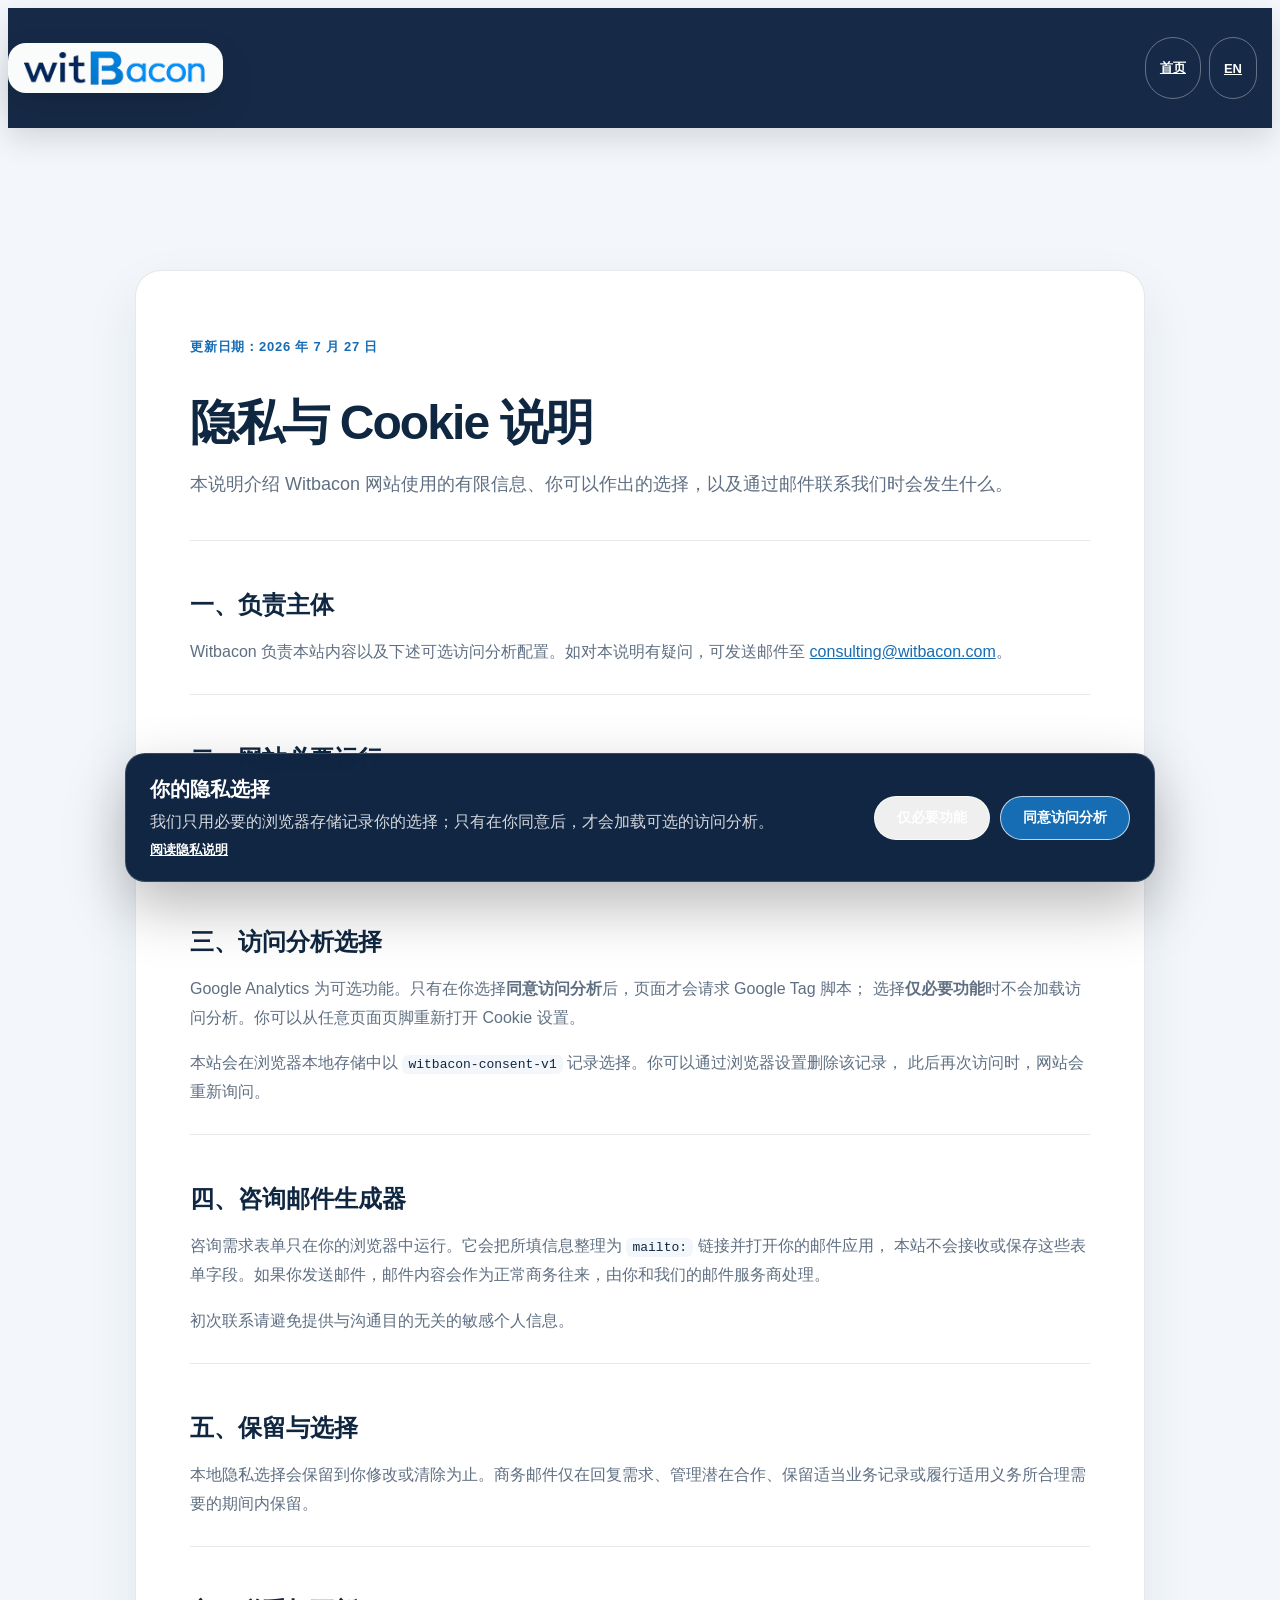
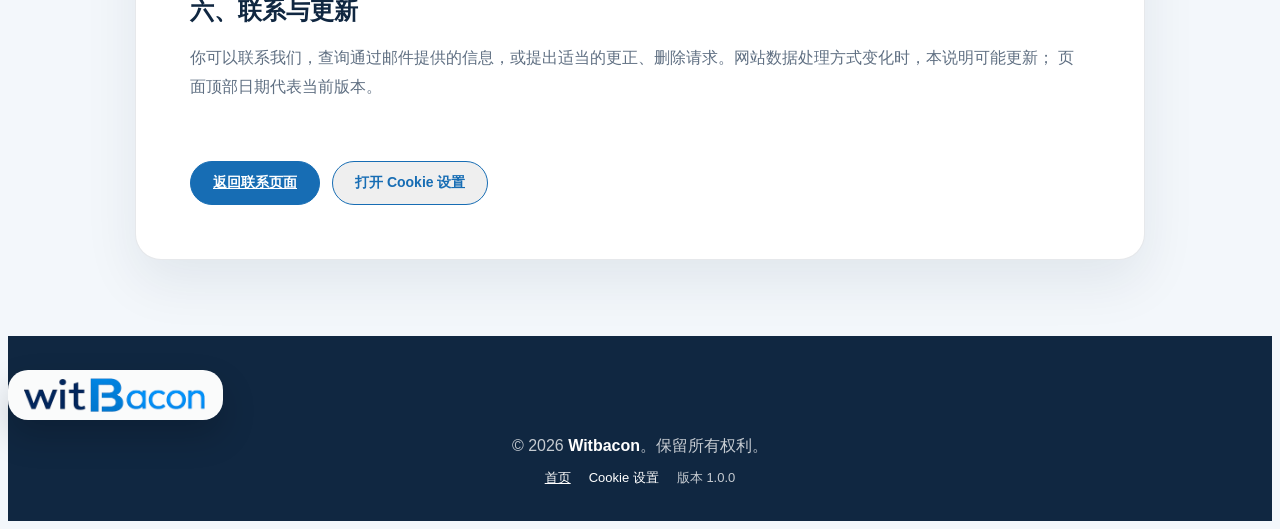
==== privacy-zh.html @ fce1c986 "1.0.0 site audit remediation" ====
<!DOCTYPE html>
<html lang="zh-CN">

<head>
  <meta charset="utf-8">
  <meta content="width=device-width, initial-scale=1.0" name="viewport">

  <title>隐私与 Cookie 说明 | Witbacon</title>
  <meta name="author" content="Witbacon">
  <meta name="generator" content="Witbacon 1.0.0">
  <meta name="description" content="Witbacon 网站如何处理隐私选择、可选访问分析、咨询邮件与浏览器本地存储。">
  <link rel="canonical" href="https://www.witbacon.com/privacy-zh.html">
  <link rel="alternate" hreflang="en" href="https://www.witbacon.com/privacy.html">
  <link rel="alternate" hreflang="zh-CN" href="https://www.witbacon.com/privacy-zh.html">
  <link rel="alternate" hreflang="x-default" href="https://www.witbacon.com/privacy.html">
  <meta property="og:type" content="website">
  <meta property="og:site_name" content="Witbacon">
  <meta property="og:locale" content="zh_CN">
  <meta property="og:title" content="隐私与 Cookie 说明 | Witbacon">
  <meta property="og:description" content="Witbacon 网站如何处理隐私选择、可选访问分析、咨询邮件与浏览器本地存储。">
  <meta property="og:url" content="https://www.witbacon.com/privacy-zh.html">

  <link rel="apple-touch-icon" sizes="180x180" href="/favicon/apple-touch-icon.png">
  <link rel="icon" type="image/png" sizes="32x32" href="/favicon/favicon-32x32.png">
  <link rel="icon" type="image/png" sizes="16x16" href="/favicon/favicon-16x16.png">
  <link rel="manifest" href="/favicon/site.webmanifest">
  <link rel="shortcut icon" href="/favicon/favicon.ico">
  <meta name="theme-color" content="#102741">

  <link href="assets/vendor/bootstrap/css/bootstrap.min.css" rel="stylesheet">
  <link href="assets/css/witbacon.css" rel="stylesheet">
</head>

<body class="legal-page zh-page" data-locale="zh-CN" data-analytics-id="GT-TB64PG7" data-version="1.0.0">
  <a class="skip-link" href="#main">跳到主要内容</a>

  <header id="header" class="fixed-top legal-header">
    <div class="container">
      <div class="logo">
        <a href="zh.html" aria-label="Witbacon 首页">
          <img src="assets/img/witbacon/witbacon-logo.png" alt="Witbacon"
            width="800" height="150" loading="eager" decoding="async">
        </a>
      </div>
      <nav class="legal-nav" aria-label="隐私页面导航">
        <a href="zh.html">首页</a>
        <a href="privacy.html" lang="en">EN</a>
      </nav>
    </div>
  </header>

  <main id="main" class="legal-main">
    <article class="container">
      <div class="legal-card">
        <p class="legal-kicker">更新日期：2026 年 7 月 27 日</p>
        <h1>隐私与 Cookie 说明</h1>
        <p class="legal-lead">
          本说明介绍 Witbacon 网站使用的有限信息、你可以作出的选择，以及通过邮件联系我们时会发生什么。
        </p>

        <section>
          <h2>一、负责主体</h2>
          <p>
            Witbacon 负责本站内容以及下述可选访问分析配置。如对本说明有疑问，可发送邮件至
            <a href="mailto:consulting@witbacon.com">consulting@witbacon.com</a>。
          </p>
        </section>

        <section>
          <h2>二、网站必要运行</h2>
          <p>
            静态托管基础设施可能为交付和保护网站而处理常规请求信息，例如 IP 地址、请求网址、浏览器类型、日期、时间与技术错误信息。
            本站不提供用户账号系统，不使用广告 Cookie，也没有把联系表单写入服务器数据库。
          </p>
        </section>

        <section>
          <h2>三、访问分析选择</h2>
          <p>
            Google Analytics 为可选功能。只有在你选择<strong>同意访问分析</strong>后，页面才会请求 Google Tag 脚本；
            选择<strong>仅必要功能</strong>时不会加载访问分析。你可以从任意页面页脚重新打开 Cookie 设置。
          </p>
          <p>
            本站会在浏览器本地存储中以 <code>witbacon-consent-v1</code> 记录选择。你可以通过浏览器设置删除该记录，
            此后再次访问时，网站会重新询问。
          </p>
        </section>

        <section>
          <h2>四、咨询邮件生成器</h2>
          <p>
            咨询需求表单只在你的浏览器中运行。它会把所填信息整理为 <code>mailto:</code> 链接并打开你的邮件应用，
            本站不会接收或保存这些表单字段。如果你发送邮件，邮件内容会作为正常商务往来，由你和我们的邮件服务商处理。
          </p>
          <p>初次联系请避免提供与沟通目的无关的敏感个人信息。</p>
        </section>

        <section>
          <h2>五、保留与选择</h2>
          <p>
            本地隐私选择会保留到你修改或清除为止。商务邮件仅在回复需求、管理潜在合作、保留适当业务记录或履行适用义务所合理需要的期间内保留。
          </p>
        </section>

        <section>
          <h2>六、联系与更新</h2>
          <p>
            你可以联系我们，查询通过邮件提供的信息，或提出适当的更正、删除请求。网站数据处理方式变化时，本说明可能更新；
            页面顶部日期代表当前版本。
          </p>
        </section>

        <div class="legal-actions">
          <a class="contact-btn primary" href="zh.html#contact">返回联系页面</a>
          <button type="button" class="contact-btn" data-open-consent>打开 Cookie 设置</button>
        </div>
      </div>
    </article>
  </main>

  <footer id="footer">
    <div class="container text-center">
      <div class="footer-brand">
        <img src="assets/img/witbacon/witbacon-logo.png" alt="Witbacon"
          width="800" height="150" loading="lazy" decoding="async">
      </div>
      <div class="copyright">
        &copy; <span data-current-year>2026</span> <strong>Witbacon</strong>。保留所有权利。
      </div>
      <div class="footer-links">
        <a href="zh.html">首页</a>
        <button type="button" class="footer-link" data-open-consent>Cookie 设置</button>
        <span>版本 <span data-site-version>1.0.0</span></span>
      </div>
    </div>
  </footer>

  <section class="consent-banner" data-consent-banner role="dialog" aria-modal="false"
    aria-labelledby="consent-title" aria-describedby="consent-description" tabindex="-1" hidden>
    <div>
      <h2 id="consent-title">你的隐私选择</h2>
      <p id="consent-description">
        我们只用必要的浏览器存储记录你的选择；只有在你同意后，才会加载可选的访问分析。
      </p>
      <a href="privacy-zh.html">阅读隐私说明</a>
    </div>
    <div class="consent-actions">
      <button type="button" class="contact-btn" data-consent="essential">仅必要功能</button>
      <button type="button" class="contact-btn primary" data-consent="analytics">同意访问分析</button>
    </div>
  </section>

  <script src="assets/js/main.js"></script>
</body>

</html>
---- assets/css/witbacon.css ----
:root {
  --wb-blue: #176db4;
  --wb-blue-rgb: 23, 109, 180;
  --wb-blue-deep: #102741;
  --wb-blue-strong: #11568e;
  --wb-gray: #a9a8aa;
  --wb-line: rgba(13, 34, 64, 0.1);
  --wb-card: #ffffff;
  --wb-muted: #5f6f82;
  --wb-soft: #f3f7fb;
}

html {
  scroll-behavior: smooth;
  scroll-padding-top: 92px;
}

body {
  color: #243447;
  background: #fff;
  font-family: "Segoe UI", Arial, "PingFang SC", "Microsoft YaHei", sans-serif;
  overflow-x: hidden;
}

h1,
h2,
h3,
h4,
h5,
h6 {
  font-family: inherit;
}

.zh-page {
  font-family: "PingFang SC", "Microsoft YaHei", "Segoe UI", Arial, sans-serif;
}

[hidden] {
  display: none !important;
}

section[id] {
  scroll-margin-top: 92px;
}

button,
input,
select,
textarea {
  font: inherit;
}

button {
  cursor: pointer;
}

.site-icon {
  display: block;
  width: 1.25em;
  height: 1.25em;
  fill: none;
}

.skip-link {
  position: fixed;
  top: 10px;
  left: 10px;
  z-index: 100001;
  padding: 10px 16px;
  border-radius: 10px;
  background: #fff;
  color: var(--wb-blue-deep);
  font-weight: 700;
  transform: translateY(-150%);
  transition: transform 0.2s ease;
}

.skip-link:focus {
  color: var(--wb-blue-deep);
  transform: translateY(0);
}

a:focus-visible,
button:focus-visible,
input:focus-visible,
select:focus-visible,
textarea:focus-visible,
[tabindex]:focus-visible {
  outline: 3px solid #ffbf47;
  outline-offset: 3px;
}

a {
  color: var(--wb-blue);
}

a:hover {
  color: var(--wb-blue-strong);
  text-decoration: none;
}

#header,
#header.header-scrolled {
  background: rgba(13, 34, 64, 0.96);
  backdrop-filter: blur(10px);
  box-shadow: 0 12px 28px rgba(0, 0, 0, 0.12);
}

#header {
  height: 84px;
  padding: 18px 0;
}

#header.header-scrolled {
  height: 72px;
  padding: 12px 0;
}

#header .container {
  display: flex;
  align-items: center;
  justify-content: space-between;
  gap: 24px;
  height: 100%;
}

.logo,
.nav-menu {
  float: none !important;
}

.logo {
  display: flex;
  align-items: center;
  flex: 0 0 auto;
}

.logo a {
  display: inline-flex;
  align-items: center;
  padding: 8px 18px 8px 16px;
  border-radius: 18px;
  background: rgba(255, 255, 255, 0.98);
  box-shadow: 0 16px 34px rgba(0, 0, 0, 0.14);
}

.logo img {
  height: 34px;
  width: auto;
  padding: 0;
  margin: 0;
  max-height: none;
  object-fit: contain;
  display: block;
}

.nav-menu,
.nav-menu * {
  margin: 0;
  padding: 0;
  list-style: none;
}

.nav-menu {
  display: flex;
  align-items: center;
  margin-left: auto;
  height: 100%;
}

.nav-menu > ul {
  display: flex;
  align-items: center;
  gap: 2px;
}

.nav-menu > ul > li {
  position: relative;
  float: none;
  display: flex;
  align-items: center;
  white-space: nowrap;
}

.nav-menu a {
  display: inline-flex;
  align-items: center;
  justify-content: center;
  color: rgba(255, 255, 255, 0.88);
  font-size: 13px;
  font-weight: 700;
  line-height: 1;
  letter-spacing: 0.04em;
  padding: 10px 14px;
  min-height: 42px;
}

.nav-menu a:hover,
.nav-menu .active > a,
.nav-menu li:hover > a {
  color: #fff;
}

.nav-menu .lang-link a,
.mobile-nav .lang-link a {
  border: 1px solid rgba(255, 255, 255, 0.4);
  border-radius: 999px;
  padding: 8px 14px;
  color: #fff;
}

.nav-menu .lang-link a:hover,
.mobile-nav .lang-link a:hover {
  background: rgba(255, 255, 255, 0.12);
}

.mobile-lang-switch {
  position: fixed;
  top: 15px;
  right: 64px;
  z-index: 9998;
  display: inline-flex;
  align-items: center;
  justify-content: center;
  min-height: 42px;
  padding: 8px 14px;
  border: 1px solid rgba(255, 255, 255, 0.4);
  border-radius: 999px;
  background: rgba(13, 34, 64, 0.22);
  color: #fff;
  font-size: 13px;
  font-weight: 700;
  line-height: 1;
  letter-spacing: 0.04em;
  backdrop-filter: blur(8px);
}

.mobile-lang-switch:hover {
  color: #fff;
  background: rgba(255, 255, 255, 0.12);
}

.mobile-nav-toggle {
  position: fixed;
  right: 15px;
  top: 15px;
  z-index: 9998;
  display: inline-flex;
  align-items: center;
  justify-content: center;
  width: 42px;
  height: 42px;
  padding: 0;
  border: 1px solid rgba(255, 255, 255, 0.35);
  border-radius: 50%;
  background: rgba(13, 34, 64, 0.34);
  backdrop-filter: blur(8px);
}

.mobile-nav-icon,
.mobile-nav-icon::before,
.mobile-nav-icon::after {
  display: block;
  width: 20px;
  height: 2px;
  border-radius: 999px;
  background: #fff;
  transition: transform 0.25s ease, opacity 0.25s ease;
}

.mobile-nav-icon {
  position: relative;
}

.mobile-nav-icon::before,
.mobile-nav-icon::after {
  content: "";
  position: absolute;
  left: 0;
}

.mobile-nav-icon::before {
  top: -6px;
}

.mobile-nav-icon::after {
  top: 6px;
}

.mobile-nav-toggle[aria-expanded="true"] .mobile-nav-icon {
  background: transparent;
}

.mobile-nav-toggle[aria-expanded="true"] .mobile-nav-icon::before {
  top: 0;
  transform: rotate(45deg);
}

.mobile-nav-toggle[aria-expanded="true"] .mobile-nav-icon::after {
  top: 0;
  transform: rotate(-45deg);
}

.mobile-nav-overlay {
  width: 100%;
  height: 100%;
  z-index: 9997;
  top: 0;
  left: 0;
  position: fixed;
  background: rgba(13, 34, 64, 0.86);
  overflow: hidden;
  display: none;
}

.mobile-nav-active {
  overflow: hidden;
}

.mobile-nav {
  position: fixed;
  top: 0;
  bottom: 0;
  z-index: 9999;
  overflow-y: auto;
  left: -280px;
  width: 280px;
  padding-top: 82px;
  background: #0d2240;
  transition: 0.4s;
}

.mobile-nav * {
  margin: 0;
  padding: 0;
  list-style: none;
}

.mobile-nav a {
  display: block;
  color: rgba(255, 255, 255, 0.9);
  padding: 13px 24px;
  font-weight: 600;
}

.mobile-nav a:hover,
.mobile-nav .active > a,
.mobile-nav li:hover > a {
  color: #fff;
}

.mobile-nav-active .mobile-nav {
  left: 0;
}

#hero {
  position: relative;
  min-height: 100vh;
  overflow: hidden;
  background: #0d2240;
}

#heroCarousel,
#heroCarousel .carousel-inner,
#heroCarousel .carousel-item {
  min-height: 100vh;
}

.hero-slide {
  position: relative;
  min-height: 100vh;
  display: flex;
  align-items: center;
  background-position: center center;
  background-repeat: no-repeat;
  background-size: cover;
}

.hero-overlay {
  position: absolute;
  inset: 0;
  background:
    linear-gradient(90deg, rgba(13, 34, 64, 0.9) 0%, rgba(13, 34, 64, 0.7) 42%, rgba(13, 34, 64, 0.32) 100%),
    linear-gradient(180deg, rgba(var(--wb-blue-rgb), 0.14) 0%, rgba(var(--wb-blue-rgb), 0) 100%);
  z-index: 1;
}

.hero-content {
  position: relative;
  z-index: 2;
  width: 100%;
}

.hero-copy {
  max-width: 820px;
  color: #fff;
  padding: 110px 0 72px;
}

.hero-kicker {
  display: inline-flex;
  align-items: center;
  margin-bottom: 24px;
  padding: 9px 16px;
  border: 1px solid rgba(255, 255, 255, 0.2);
  border-radius: 999px;
  background: rgba(255, 255, 255, 0.1);
  color: rgba(255, 255, 255, 0.96);
  font-size: 12px;
  font-weight: 700;
  letter-spacing: 0.14em;
  text-transform: uppercase;
}

.hero-title {
  max-width: 900px;
  margin: 0 0 18px;
  color: #fff;
  font-size: 64px;
  font-weight: 500;
  line-height: 1.04;
  letter-spacing: -0.04em;
}

.hero-copy p {
  max-width: 700px;
  margin-bottom: 0;
  color: rgba(255, 255, 255, 0.86);
  font-size: 19px;
  font-weight: 400;
  line-height: 1.75;
}

.hero-actions {
  display: flex;
  flex-wrap: wrap;
  gap: 14px;
  margin-top: 30px;
}

.hero-btn {
  display: inline-flex;
  align-items: center;
  justify-content: center;
  min-width: 180px;
  padding: 13px 24px;
  border-radius: 999px;
  border: 1px solid rgba(255, 255, 255, 0.7);
  color: #fff;
  font-size: 14px;
  font-weight: 700;
  letter-spacing: 0.04em;
  transition: all 0.25s ease;
}

.hero-btn:hover {
  color: #fff;
  transform: translateY(-1px);
}

.hero-btn.primary {
  background: var(--wb-blue);
  border-color: var(--wb-blue);
}

.hero-btn.primary:hover {
  background: var(--wb-blue-strong);
  border-color: var(--wb-blue-strong);
}

.hero-stats {
  display: grid;
  grid-template-columns: repeat(3, minmax(0, 1fr));
  gap: 18px;
  margin-top: 38px;
}

.stat-card {
  padding: 20px 22px;
  border-radius: 22px;
  border: 1px solid rgba(255, 255, 255, 0.14);
  background: rgba(255, 255, 255, 0.08);
  backdrop-filter: blur(8px);
}

.stat-card strong {
  display: block;
  color: #fff;
  font-size: 18px;
  font-weight: 700;
  line-height: 1.5;
}

.stat-card span {
  display: block;
  margin-bottom: 8px;
  color: rgba(255, 255, 255, 0.64);
  font-size: 11px;
  font-weight: 700;
  letter-spacing: 0.1em;
  text-transform: uppercase;
}

.carousel-controls {
  position: absolute;
  right: auto;
  bottom: 24px;
  left: 50%;
  z-index: 5;
  display: flex;
  align-items: center;
  gap: 10px;
  transform: translateX(-50%);
}

.carousel-indicators {
  position: static;
  display: flex;
  align-items: center;
  gap: 2px;
  margin: 0;
}

.carousel-indicators button {
  position: relative;
  box-sizing: border-box;
  flex: 0 0 34px;
  width: 34px;
  height: 42px;
  margin: 0;
  padding: 0;
  border: 0;
  background: transparent;
  opacity: 1;
}

.carousel-indicators button::before {
  content: "";
  position: absolute;
  top: 50%;
  left: 50%;
  width: 10px;
  height: 10px;
  border-radius: 50%;
  background: rgba(255, 255, 255, 0.45);
  transform: translate(-50%, -50%);
}

.carousel-indicators button.active::before {
  background: #fff;
  box-shadow: 0 0 0 4px rgba(255, 255, 255, 0.14);
}

.carousel-toggle {
  display: inline-flex;
  align-items: center;
  justify-content: center;
  width: 42px;
  height: 42px;
  padding: 0;
  border: 1px solid rgba(255, 255, 255, 0.45);
  border-radius: 50%;
  background: rgba(13, 34, 64, 0.42);
  color: #fff;
}

.carousel-toggle span::before {
  content: "Ⅱ";
  font-size: 15px;
  font-weight: 800;
}

.carousel-toggle[aria-pressed="true"] span::before {
  content: "▶";
  font-size: 12px;
}

.carousel-toggle:disabled {
  cursor: not-allowed;
  opacity: 0.7;
}

.section-shell {
  padding: 92px 0;
}

.section-soft {
  background: linear-gradient(180deg, #fbfcfd 0%, #f4f8fb 100%);
}

.section-dark {
  background: linear-gradient(135deg, rgba(13, 34, 64, 0.96), rgba(29, 62, 103, 0.92)), url("../img/witbacon/hero/image-card-6.jpg") center center / cover no-repeat;
}

.section-dark .section-intro h2,
.section-dark .section-intro p {
  color: #fff;
}

.section-intro {
  max-width: 760px;
  margin: 0 auto 42px;
  text-align: center;
}

.section-intro h2 {
  margin-bottom: 14px;
  color: var(--wb-blue-deep);
  font-size: 42px;
  font-weight: 600;
  line-height: 1.16;
  letter-spacing: -0.03em;
}

.section-intro p {
  color: var(--wb-muted);
  font-size: 17px;
  line-height: 1.82;
  margin-bottom: 0;
}

.content-card,
.service-card,
.step-card,
.case-card,
.contact-card,
.client-card {
  height: 100%;
  border: 1px solid var(--wb-line);
  border-radius: 24px;
  background: var(--wb-card);
  box-shadow: 0 20px 48px rgba(13, 34, 64, 0.06);
}

.content-card,
.contact-card {
  padding: 36px;
}

.content-card h3,
.contact-card h3 {
  color: var(--wb-blue-deep);
  font-size: 36px;
  font-weight: 700;
  line-height: 1.15;
  letter-spacing: -0.03em;
  margin-bottom: 20px;
}

.content-card p,
.contact-card p,
.service-card p,
.step-card p,
.case-card p,
.client-card p {
  color: var(--wb-muted);
  line-height: 1.82;
  margin-bottom: 0;
}

.about-gallery {
  display: grid;
  grid-template-columns: 1.15fr 0.85fr;
  grid-template-areas:
    "main top"
    "main middle"
    "main bottom";
  gap: 16px;
  height: 100%;
}

.about-gallery figure {
  margin: 0;
  overflow: hidden;
  border-radius: 22px;
  min-height: 184px;
  box-shadow: 0 18px 38px rgba(13, 34, 64, 0.08);
}

.about-gallery .gallery-main {
  grid-area: main;
  min-height: 100%;
}

.about-gallery .gallery-top {
  grid-area: top;
}

.about-gallery .gallery-middle {
  grid-area: middle;
}

.about-gallery .gallery-bottom {
  grid-area: bottom;
}

.about-gallery img {
  width: 100%;
  height: 100%;
  object-fit: cover;
  display: block;
}

.principle-list {
  margin: 26px 0 0;
  padding: 0;
  list-style: none;
}

.principle-list li {
  padding: 16px 0;
  border-top: 1px solid var(--wb-line);
}

.principle-list li:first-child {
  border-top: 0;
  padding-top: 0;
}

.principle-list strong {
  display: block;
  color: var(--wb-blue-deep);
  margin-bottom: 6px;
  font-size: 18px;
}

.zh-page .hero-copy-zh {
  max-width: 900px;
}

.zh-page .hero-copy-zh .hero-title {
  max-width: none;
  font-size: 42px;
  line-height: 1.18;
  letter-spacing: -0.05em;
}

.zh-page .hero-copy-zh p {
  max-width: 760px;
  font-size: 17px;
  line-height: 1.82;
}

.zh-page .hero-title-stacked {
  white-space: nowrap;
}

.zh-page .hero-copy-zh .hero-stats {
  margin-top: 34px;
}

.zh-page .hero-copy-zh .stat-card span {
  letter-spacing: 0.08em;
}

.zh-page .hero-copy-zh .stat-card strong {
  font-size: 17px;
  line-height: 1.58;
}

.zh-page .hero-copy-zh-main {
  max-width: 900px;
}

.zh-page .hero-copy-zh-recruit {
  max-width: 900px;
}

.zh-page .hero-copy-zh-org {
  max-width: 900px;
}

.zh-page .about-row-zh {
  align-items: stretch;
}

.zh-page .about-copy-card {
  display: flex;
  flex-direction: column;
  justify-content: center;
  padding: 40px 38px;
  background: linear-gradient(180deg, #ffffff 0%, #f8fbff 100%);
}

.zh-page .about-copy-card h3 {
  max-width: none;
  margin-bottom: 22px;
  font-size: 28px;
  line-height: 1.32;
  letter-spacing: -0.02em;
}

.zh-page .about-copy-card h3 span {
  display: block;
}

.zh-page .about-copy-card > p {
  font-size: 16px;
  line-height: 1.95;
}

.zh-page .principle-list {
  margin-top: 30px;
}

.zh-page .principle-list li {
  position: relative;
  padding: 18px 0 18px 18px;
}

.zh-page .principle-list li::before {
  content: "";
  position: absolute;
  top: 22px;
  left: 0;
  width: 4px;
  height: 22px;
  border-radius: 999px;
  background: rgba(var(--wb-blue-rgb), 0.7);
}

.zh-page .about-gallery {
  grid-template-columns: 1.25fr 0.75fr;
  gap: 18px;
}

.zh-page .about-gallery figure {
  border-radius: 26px;
}

.zh-page .contact-card-zh {
  overflow: hidden;
  padding: 0;
}

.zh-page .contact-card-zh .contact-grid {
  grid-template-columns: 0.96fr 1.18fr;
  gap: 0;
}

.zh-page .contact-card-zh .contact-summary {
  display: flex;
  flex-direction: column;
  justify-content: flex-start;
  padding: 40px 38px;
  background: linear-gradient(180deg, #fbfdff 0%, #f2f7fd 100%);
  border-right: 1px solid var(--wb-line);
}

.zh-page .contact-card-zh .contact-summary p {
  max-width: 430px;
  font-size: 17px;
  line-height: 1.88;
}

.zh-page .contact-card-zh .contact-note {
  margin-top: 24px;
  background: rgba(var(--wb-blue-rgb), 0.1);
  border: 1px solid rgba(var(--wb-blue-rgb), 0.08);
  font-size: 15px;
  line-height: 1.92;
}

.zh-page .contact-card-zh .contact-details {
  gap: 14px;
  padding: 34px 38px;
}

.zh-page .contact-card-zh .contact-line {
  margin-bottom: 0;
  padding: 18px 20px;
  border: 1px solid var(--wb-line);
  border-radius: 18px;
  background: rgba(255, 255, 255, 0.92);
  box-shadow: 0 14px 30px rgba(13, 34, 64, 0.04);
}

.zh-page .contact-card-zh .contact-line .site-icon {
  margin-top: 2px;
}

.service-card,
.step-card,
.client-card {
  padding: 28px;
}

.service-icon,
.step-no {
  display: inline-flex;
  align-items: center;
  justify-content: center;
  margin-bottom: 18px;
}

.service-icon {
  width: 58px;
  height: 58px;
  border-radius: 18px;
  background: rgba(var(--wb-blue-rgb), 0.12);
  color: var(--wb-blue);
  font-size: 24px;
}

.service-icon .site-icon {
  width: 28px;
  height: 28px;
}

.service-card h3,
.step-card h3,
.case-card h3,
.client-card h3 {
  color: var(--wb-blue-deep);
  font-size: 22px;
  font-weight: 700;
  margin-bottom: 14px;
  line-height: 1.28;
  letter-spacing: -0.02em;
}

.step-card {
  background: rgba(255, 255, 255, 0.97);
}

.step-no {
  padding: 7px 12px;
  border-radius: 999px;
  background: rgba(var(--wb-blue-rgb), 0.12);
  color: var(--wb-blue);
  font-size: 12px;
  font-weight: 700;
  letter-spacing: 0.12em;
  text-transform: uppercase;
}

.client-strip {
  display: grid;
  grid-template-columns: repeat(4, minmax(0, 1fr));
  gap: 18px;
}

.client-card {
  display: flex;
  align-items: center;
  justify-content: center;
  min-height: 132px;
  padding: 24px 28px;
  text-align: center;
}

.client-card img {
  display: block;
  max-width: 100%;
  max-height: 48px;
  width: auto;
  height: auto;
  object-fit: contain;
  filter: saturate(0.95);
}

.client-fallback {
  display: block;
  color: var(--wb-blue-deep);
  font-size: 18px;
  font-weight: 800;
  letter-spacing: 0.06em;
  text-transform: uppercase;
}

.case-card {
  display: flex;
  flex-direction: column;
  overflow: hidden;
  padding: 0;
}

.case-detail-list {
  margin: 18px 0 0;
  padding: 0;
  list-style: none;
}

.case-detail-list li {
  position: relative;
  margin-bottom: 14px;
  padding-left: 18px;
  color: var(--wb-muted);
  line-height: 1.82;
}

.case-detail-list li::before {
  content: "";
  position: absolute;
  top: 12px;
  left: 0;
  width: 6px;
  height: 6px;
  border-radius: 50%;
  background: var(--wb-blue);
}

.case-media {
  height: 260px;
  overflow: hidden;
  background: var(--wb-soft);
}

.case-media img {
  width: 100%;
  height: 100%;
  object-fit: cover;
  display: block;
}

.case-body {
  display: flex;
  flex: 1 1 auto;
  flex-direction: column;
  padding: 28px;
}

.case-toggle {
  display: inline-flex;
  align-items: center;
  justify-content: space-between;
  gap: 12px;
  width: 100%;
  margin-top: 24px;
  padding: 12px 16px;
  border: 1px solid rgba(var(--wb-blue-rgb), 0.22);
  border-radius: 14px;
  background: rgba(var(--wb-blue-rgb), 0.06);
  color: var(--wb-blue);
  font-size: 14px;
  font-weight: 700;
  text-align: left;
}

.case-toggle:hover {
  background: rgba(var(--wb-blue-rgb), 0.12);
}

.case-toggle .site-icon {
  flex: 0 0 20px;
  width: 20px;
  height: 20px;
  transition: transform 0.25s ease;
}

.case-toggle[aria-expanded="true"] .site-icon {
  transform: rotate(180deg);
}

.case-details {
  border-top: 1px solid var(--wb-line);
  background:
    radial-gradient(circle at top right, rgba(var(--wb-blue-rgb), 0.12), transparent 36%),
    linear-gradient(180deg, #ffffff 0%, #f6faff 100%);
}

.case-body-back {
  padding-top: 26px;
}

.case-tag {
  display: inline-flex;
  margin-bottom: 14px;
  padding: 6px 12px;
  border-radius: 999px;
  background: rgba(var(--wb-blue-rgb), 0.12);
  color: var(--wb-blue);
  font-size: 12px;
  font-weight: 700;
  letter-spacing: 0.08em;
  text-transform: uppercase;
}

.contact-card {
  overflow: hidden;
  padding: 0;
  background: linear-gradient(180deg, #ffffff 0%, #f8fbff 100%);
}

.contact-grid {
  display: grid;
  grid-template-columns: minmax(0, 0.98fr) minmax(0, 1.12fr);
  gap: 0;
  align-items: stretch;
}

.contact-summary {
  display: flex;
  flex-direction: column;
  justify-content: flex-start;
  min-height: 100%;
  padding: 40px 38px;
  background: linear-gradient(180deg, #fbfdff 0%, #f2f7fd 100%);
  border-right: 1px solid var(--wb-line);
}

.contact-summary p {
  max-width: 440px;
  font-size: 17px;
  line-height: 1.88;
}

.contact-details {
  display: grid;
  align-content: start;
  gap: 14px;
  padding: 34px 38px;
  background: rgba(255, 255, 255, 0.96);
}

.contact-line {
  display: flex;
  align-items: flex-start;
  margin-bottom: 0;
  padding: 18px 20px;
  border: 1px solid var(--wb-line);
  border-radius: 18px;
  background: rgba(255, 255, 255, 0.94);
  box-shadow: 0 14px 30px rgba(13, 34, 64, 0.04);
}

.contact-line .site-icon {
  flex: 0 0 28px;
  width: 22px;
  height: 22px;
  color: var(--wb-blue);
  margin-right: 6px;
  margin-top: 4px;
}

.contact-line div {
  color: var(--wb-muted);
  line-height: 1.9;
}

.contact-line strong {
  color: var(--wb-blue-deep);
}

.contact-actions {
  display: flex;
  flex-wrap: wrap;
  gap: 14px;
  margin-top: 28px;
}

.contact-btn {
  display: inline-flex;
  align-items: center;
  justify-content: center;
  padding: 12px 22px;
  border-radius: 999px;
  border: 1px solid var(--wb-blue);
  color: var(--wb-blue);
  font-size: 14px;
  font-weight: 700;
  transition: all 0.25s ease;
}

.contact-btn:hover {
  background: var(--wb-blue);
  color: #fff;
}

.contact-btn.primary {
  background: var(--wb-blue);
  color: #fff;
}

.contact-btn.primary:hover {
  background: var(--wb-blue-strong);
  border-color: var(--wb-blue-strong);
}

.contact-note {
  margin-top: 22px;
  padding: 18px 20px;
  border-radius: 18px;
  background: rgba(var(--wb-blue-rgb), 0.1);
  color: var(--wb-muted);
  line-height: 1.9;
  border: 1px solid rgba(var(--wb-blue-rgb), 0.08);
}

.inquiry-card {
  display: grid;
  grid-template-columns: minmax(0, 0.72fr) minmax(0, 1.28fr);
  gap: 42px;
  margin-top: 28px;
  padding: 40px;
  border: 1px solid var(--wb-line);
  border-radius: 24px;
  background:
    radial-gradient(circle at top left, rgba(var(--wb-blue-rgb), 0.1), transparent 34%),
    #fff;
  box-shadow: 0 20px 48px rgba(13, 34, 64, 0.06);
}

.inquiry-intro h3 {
  margin-bottom: 18px;
  color: var(--wb-blue-deep);
  font-size: 31px;
  font-weight: 700;
  line-height: 1.2;
  letter-spacing: -0.03em;
}

.inquiry-intro p,
.form-privacy,
.form-status {
  color: var(--wb-muted);
  line-height: 1.75;
}

.form-grid {
  display: grid;
  grid-template-columns: repeat(2, minmax(0, 1fr));
  gap: 18px;
}

.inquiry-form label,
.inquiry-form label > span {
  display: block;
}

.inquiry-form label > span {
  margin-bottom: 8px;
  color: var(--wb-blue-deep);
  font-size: 13px;
  font-weight: 700;
}

.inquiry-form small {
  color: var(--wb-muted);
  font-weight: 500;
}

.inquiry-form input,
.inquiry-form select,
.inquiry-form textarea {
  width: 100%;
  min-height: 48px;
  padding: 11px 13px;
  border: 1px solid rgba(13, 34, 64, 0.18);
  border-radius: 12px;
  background: #fff;
  color: #243447;
  transition: border-color 0.2s ease, box-shadow 0.2s ease;
}

.inquiry-form textarea {
  min-height: 132px;
  resize: vertical;
}

.inquiry-form input:focus,
.inquiry-form select:focus,
.inquiry-form textarea:focus {
  border-color: var(--wb-blue);
  box-shadow: 0 0 0 4px rgba(var(--wb-blue-rgb), 0.1);
}

.form-field-wide {
  grid-column: 1 / -1;
}

.form-actions {
  display: flex;
  flex-wrap: wrap;
  gap: 12px;
  margin-top: 22px;
}

.form-privacy {
  margin: 16px 0 0;
  font-size: 13px;
}

.form-status {
  min-height: 24px;
  margin: 8px 0 0;
  font-size: 13px;
  font-weight: 600;
}

#footer {
  background: var(--wb-blue-deep);
  padding: 34px 0;
  color: rgba(255, 255, 255, 0.76);
}

.footer-brand {
  display: inline-flex;
  align-items: center;
  margin-bottom: 16px;
  padding: 8px 18px 8px 16px;
  border-radius: 20px;
  background: rgba(255, 255, 255, 0.98);
  box-shadow: 0 16px 34px rgba(0, 0, 0, 0.18);
}

.footer-brand img {
  height: 34px;
  width: auto;
}

#footer .copyright,
#footer .credits {
  text-align: center;
}

.footer-links {
  display: flex;
  flex-wrap: wrap;
  align-items: center;
  justify-content: center;
  gap: 8px 18px;
  margin-top: 12px;
  font-size: 13px;
}

.footer-link {
  padding: 0;
  border: 0;
  background: transparent;
  color: #fff;
}

.footer-link:hover {
  text-decoration: underline;
}

#footer a,
#footer strong {
  color: #fff;
}

.back-to-top {
  position: fixed;
  display: inline-flex;
  align-items: center;
  justify-content: center;
  width: 42px;
  height: 42px;
  right: 16px;
  bottom: 16px;
  padding: 0;
  border: 0;
  background: var(--wb-blue);
  border-radius: 50%;
  z-index: 99999;
}

.back-to-top .site-icon {
  width: 24px;
  height: 24px;
  color: #fff;
}

.back-to-top:hover {
  background: var(--wb-blue-strong);
}

.consent-banner {
  position: fixed;
  right: 18px;
  bottom: 18px;
  left: 18px;
  z-index: 100000;
  display: grid;
  grid-template-columns: minmax(0, 1fr) auto;
  align-items: center;
  gap: 28px;
  max-width: 980px;
  margin: 0 auto;
  padding: 22px 24px;
  border: 1px solid rgba(255, 255, 255, 0.16);
  border-radius: 20px;
  background: rgba(13, 34, 64, 0.98);
  color: #fff;
  box-shadow: 0 24px 60px rgba(0, 0, 0, 0.28);
  backdrop-filter: blur(14px);
}

.consent-banner h2 {
  margin: 0 0 6px;
  color: #fff;
  font-size: 20px;
  font-weight: 700;
}

.consent-banner p {
  margin: 0 0 5px;
  color: rgba(255, 255, 255, 0.82);
  line-height: 1.6;
}

.consent-banner a {
  color: #fff;
  font-size: 13px;
  font-weight: 700;
  text-decoration: underline;
}

.consent-actions {
  display: flex;
  flex-wrap: wrap;
  justify-content: flex-end;
  gap: 10px;
}

.consent-actions .contact-btn {
  min-height: 44px;
  border-color: rgba(255, 255, 255, 0.72);
  color: #fff;
}

.consent-actions .contact-btn:not(.primary):hover,
.consent-actions .contact-btn[aria-pressed="true"]:not(.primary) {
  border-color: #fff;
  background: #fff;
  color: var(--wb-blue-deep);
}

.consent-open .back-to-top {
  display: none;
}

.legal-page {
  background: var(--wb-soft);
}

.legal-header .container {
  padding-right: 15px;
}

.legal-nav {
  display: flex;
  align-items: center;
  gap: 8px;
}

.legal-nav a {
  display: inline-flex;
  flex: 0 0 auto;
  align-items: center;
  justify-content: center;
  min-height: 42px;
  padding: 9px 14px;
  border: 1px solid rgba(255, 255, 255, 0.34);
  border-radius: 999px;
  color: #fff;
  font-size: 13px;
  font-weight: 700;
  white-space: nowrap;
}

.legal-nav a:hover {
  background: rgba(255, 255, 255, 0.12);
  color: #fff;
}

.legal-main {
  padding: 142px 0 76px;
}

.legal-card {
  max-width: 900px;
  margin: 0 auto;
  padding: 54px;
  border: 1px solid var(--wb-line);
  border-radius: 26px;
  background: #fff;
  box-shadow: 0 22px 54px rgba(13, 34, 64, 0.08);
}

.legal-kicker {
  margin-bottom: 12px;
  color: var(--wb-blue);
  font-size: 13px;
  font-weight: 700;
  letter-spacing: 0.06em;
  text-transform: uppercase;
}

.legal-card h1 {
  margin-bottom: 18px;
  color: var(--wb-blue-deep);
  font-size: 48px;
  font-weight: 700;
  line-height: 1.12;
  letter-spacing: -0.04em;
}

.legal-lead {
  margin-bottom: 40px;
  color: var(--wb-muted);
  font-size: 18px;
  line-height: 1.8;
}

.legal-card section {
  padding: 28px 0;
  border-top: 1px solid var(--wb-line);
}

.legal-card section h2 {
  margin-bottom: 13px;
  color: var(--wb-blue-deep);
  font-size: 24px;
  font-weight: 700;
}

.legal-card section p {
  margin-bottom: 12px;
  color: var(--wb-muted);
  line-height: 1.82;
}

.legal-card section p:last-child {
  margin-bottom: 0;
}

.legal-card code {
  padding: 2px 6px;
  border-radius: 6px;
  background: var(--wb-soft);
  color: var(--wb-blue-deep);
}

.legal-actions {
  display: flex;
  flex-wrap: wrap;
  gap: 12px;
  margin-top: 32px;
}

@media (max-width: 991px) {
  #header .container {
    gap: 16px;
    padding-right: 124px;
  }

  .legal-header .container {
    padding-right: 15px;
  }

  #hero,
  #heroCarousel,
  #heroCarousel .carousel-inner,
  #heroCarousel .carousel-item,
  .hero-slide {
    min-height: 920px;
  }

  .hero-copy {
    padding: 108px 0 64px;
  }

  .hero-title {
    font-size: 48px;
  }

  .hero-copy p {
    font-size: 17px;
  }

  .zh-page .hero-copy-zh .hero-title {
    font-size: 40px;
  }

  .zh-page .about-copy-card h3 {
    max-width: none;
  }

  .hero-stats {
    grid-template-columns: 1fr;
  }

  .about-gallery {
    grid-template-columns: repeat(2, minmax(0, 1fr));
    grid-template-areas:
      "main main"
      "top middle"
      "bottom bottom";
  }

  .client-strip {
    grid-template-columns: repeat(2, minmax(0, 1fr));
  }

  .contact-grid {
    grid-template-columns: 1fr;
    gap: 0;
  }

  .contact-summary {
    border-right: 0;
    border-bottom: 1px solid var(--wb-line);
  }

  .zh-page .contact-card-zh .contact-grid {
    grid-template-columns: 1fr;
  }

  .zh-page .contact-card-zh .contact-summary {
    border-right: 0;
    border-bottom: 1px solid var(--wb-line);
  }

  .inquiry-card {
    grid-template-columns: 1fr;
    gap: 28px;
  }
}

@media (max-width: 767px) {
  #header {
    height: 72px;
    padding: 14px 0;
  }

  #header .container {
    padding-right: 116px;
  }

  .legal-header .container {
    padding-right: 15px;
  }

  .logo img {
    height: 30px;
  }

  .logo a {
    padding: 7px 14px 7px 12px;
  }

  .mobile-lang-switch {
    top: 14px;
    right: 60px;
    min-height: 40px;
    padding: 8px 12px;
    font-size: 12px;
  }

  #hero,
  #heroCarousel,
  #heroCarousel .carousel-inner,
  #heroCarousel .carousel-item,
  .hero-slide {
    min-height: 760px;
  }

  .hero-overlay {
    background: linear-gradient(180deg, rgba(13, 34, 64, 0.82) 0%, rgba(13, 34, 64, 0.68) 100%);
  }

  .hero-copy {
    padding: 96px 0 78px;
  }

  .hero-title {
    font-size: 36px;
    line-height: 1.08;
  }

  .zh-page .hero-copy-zh .hero-title {
    max-width: none;
    font-size: 34px;
    line-height: 1.16;
  }

  .zh-page .hero-copy-zh p {
    font-size: 16px;
    line-height: 1.85;
  }

  .zh-page .hero-title-stacked {
    white-space: normal;
  }

  .hero-stats .stat-card:nth-child(n + 2) {
    display: none;
  }

  .hero-copy p {
    font-size: 16px;
  }

  .hero-actions,
  .contact-actions,
  .form-actions,
  .legal-actions {
    flex-direction: column;
  }

  .hero-btn,
  .contact-btn,
  .legal-actions .contact-btn {
    width: 100%;
  }

  .section-shell {
    padding: 76px 0;
  }

  .section-intro h2 {
    font-size: 32px;
  }

  .content-card h3,
  .contact-card h3 {
    font-size: 29px;
  }

  .content-card,
  .service-card,
  .step-card,
  .case-body,
  .client-card {
    padding: 24px;
  }

  .zh-page .about-copy-card,
  .zh-page .contact-card-zh .contact-summary,
  .zh-page .contact-card-zh .contact-details {
    padding: 24px;
  }

  .case-card {
    padding: 0;
  }

  .contact-card {
    padding: 0;
  }

  .case-media {
    height: 230px;
  }

  .form-grid {
    grid-template-columns: 1fr;
  }

  .form-field-wide {
    grid-column: auto;
  }

  .inquiry-card {
    padding: 26px 24px;
  }

  .inquiry-intro h3 {
    font-size: 27px;
  }

  .consent-banner {
    grid-template-columns: 1fr;
    gap: 16px;
    padding: 20px;
  }

  .consent-actions {
    flex-direction: column-reverse;
  }

  .consent-actions .contact-btn {
    width: 100%;
  }

  .legal-main {
    padding: 112px 0 58px;
  }

  .legal-card {
    padding: 30px 24px;
    border-radius: 20px;
  }

  .legal-card h1 {
    font-size: 36px;
  }

  .legal-lead {
    font-size: 16px;
  }

  .about-gallery-wrap {
    display: none;
  }

  .about-gallery {
    grid-template-columns: 1fr;
    grid-template-areas:
      "main"
      "top"
      "middle"
      "bottom";
  }

  .client-strip {
    grid-template-columns: 1fr;
  }
}

@media (max-width: 420px) {
  #header .container {
    padding-right: 108px;
  }

  .legal-header .container {
    padding-right: 15px;
  }

  .logo img {
    height: 27px;
  }

  .logo a {
    padding: 7px 11px;
  }

  .hero-title {
    font-size: 32px;
  }

  .zh-page .hero-copy-zh .hero-title {
    font-size: 31px;
  }

  .hero-copy {
    padding-top: 92px;
  }

  .hero-kicker {
    font-size: 10px;
    letter-spacing: 0.1em;
  }

  .section-shell {
    padding: 64px 0;
  }

  .consent-banner {
    right: 10px;
    bottom: 10px;
    left: 10px;
  }

  .legal-nav a {
    padding: 8px 10px;
    font-size: 12px;
  }

  .legal-nav a:first-child {
    display: none;
  }
}

@media (prefers-reduced-motion: reduce) {
  html {
    scroll-behavior: auto;
  }

  *,
  *::before,
  *::after {
    scroll-behavior: auto !important;
    animation-duration: 0.01ms !important;
    animation-iteration-count: 1 !important;
    transition-duration: 0.01ms !important;
  }
}
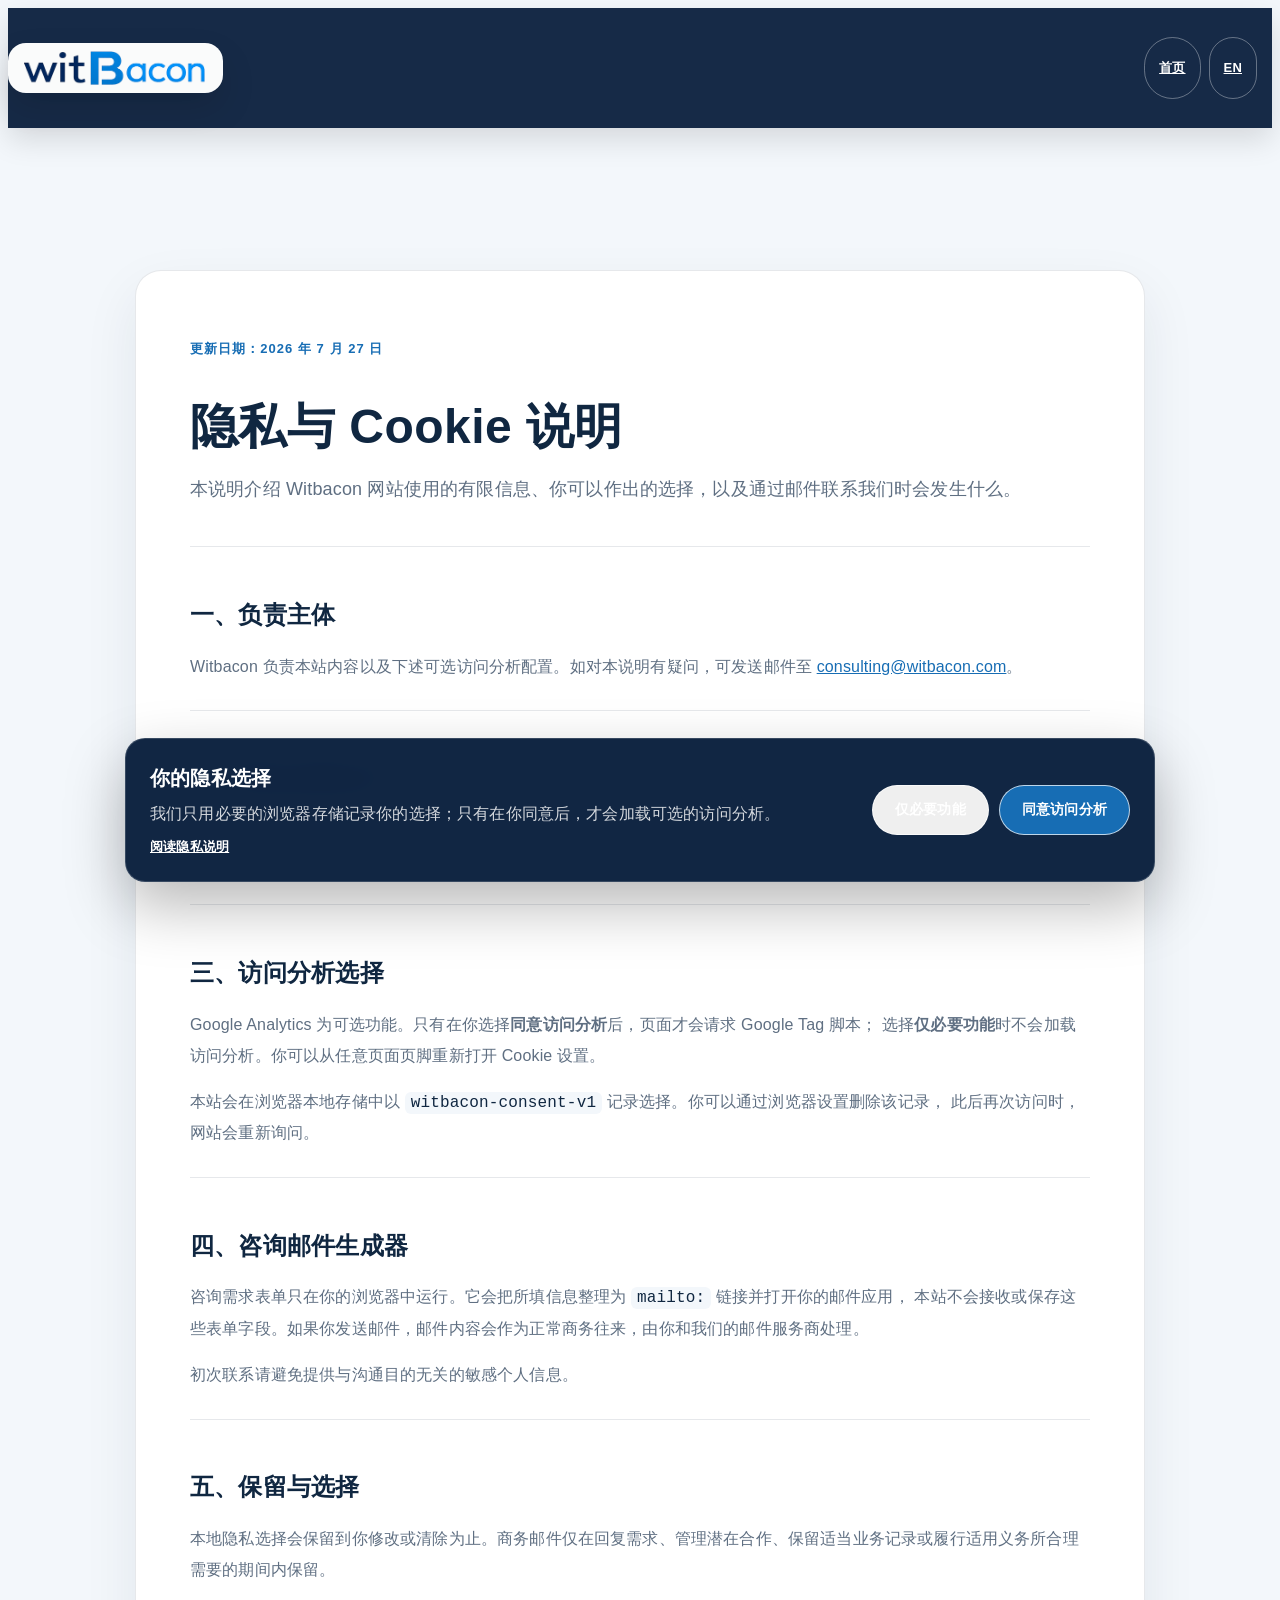
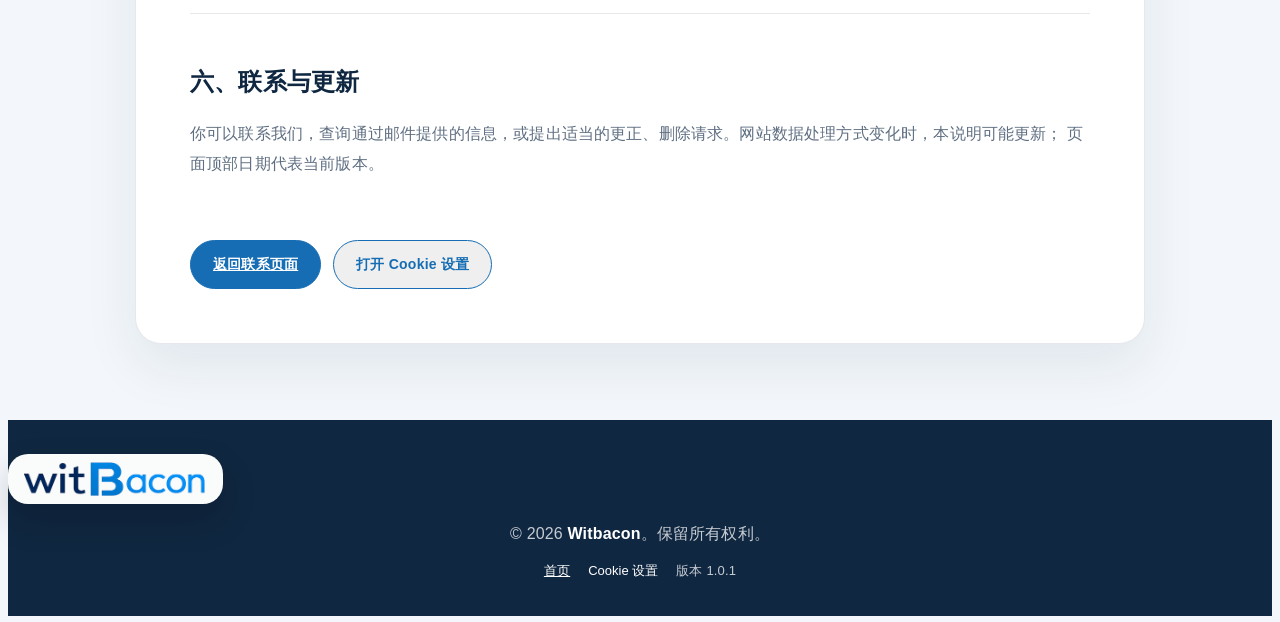
==== commit c03fe3fe: "1.0.1 bilingual typography refresh" ====
--- a/privacy-zh.html
+++ b/privacy-zh.html
@@ -7,7 +7,7 @@
 
   <title>隐私与 Cookie 说明 | Witbacon</title>
   <meta name="author" content="Witbacon">
-  <meta name="generator" content="Witbacon 1.0.0">
+  <meta name="generator" content="Witbacon 1.0.1">
   <meta name="description" content="Witbacon 网站如何处理隐私选择、可选访问分析、咨询邮件与浏览器本地存储。">
   <link rel="canonical" href="https://www.witbacon.com/privacy-zh.html">
   <link rel="alternate" hreflang="en" href="https://www.witbacon.com/privacy.html">
@@ -28,10 +28,10 @@
   <meta name="theme-color" content="#102741">
 
   <link href="assets/vendor/bootstrap/css/bootstrap.min.css" rel="stylesheet">
-  <link href="assets/css/witbacon.css" rel="stylesheet">
+  <link href="assets/css/witbacon.css?v=1.0.1" rel="stylesheet">
 </head>
 
-<body class="legal-page zh-page" data-locale="zh-CN" data-analytics-id="GT-TB64PG7" data-version="1.0.0">
+<body class="legal-page zh-page" data-locale="zh-CN" data-analytics-id="GT-TB64PG7" data-version="1.0.1">
   <a class="skip-link" href="#main">跳到主要内容</a>
 
   <header id="header" class="fixed-top legal-header">
@@ -53,7 +53,7 @@
     <article class="container">
       <div class="legal-card">
         <p class="legal-kicker">更新日期：2026 年 7 月 27 日</p>
-        <h1>隐私与 Cookie 说明</h1>
+        <h1>隐私与 <span class="keep-together">Cookie 说明</span></h1>
         <p class="legal-lead">
           本说明介绍 Witbacon 网站使用的有限信息、你可以作出的选择，以及通过邮件联系我们时会发生什么。
         </p>
@@ -130,7 +130,7 @@
       <div class="footer-links">
         <a href="zh.html">首页</a>
         <button type="button" class="footer-link" data-open-consent>Cookie 设置</button>
-        <span>版本 <span data-site-version>1.0.0</span></span>
+        <span>版本 <span data-site-version>1.0.1</span></span>
       </div>
     </div>
   </footer>
--- a/assets/css/witbacon.css
+++ b/assets/css/witbacon.css
@@ -8,6 +8,10 @@
   --wb-card: #ffffff;
   --wb-muted: #5f6f82;
   --wb-soft: #f3f7fb;
+  --wb-font-sans-en: "Segoe UI Variable Text", "Segoe UI Variable", "Aptos", "Segoe UI", system-ui, -apple-system, BlinkMacSystemFont, sans-serif;
+  --wb-font-display-en: "Segoe UI Variable Display", "Segoe UI Variable", "Aptos Display", "Segoe UI", system-ui, -apple-system, BlinkMacSystemFont, sans-serif;
+  --wb-font-sans-zh: "Noto Sans SC", "PingFang SC", "Microsoft YaHei UI", "Microsoft YaHei", sans-serif;
+  --wb-font-display-zh: "Noto Sans SC", "PingFang SC", "Microsoft YaHei UI", "Microsoft YaHei", sans-serif;
 }
 
 html {
@@ -18,7 +22,15 @@
 body {
   color: #243447;
   background: #fff;
-  font-family: "Segoe UI", Arial, "PingFang SC", "Microsoft YaHei", sans-serif;
+  font-family: var(--wb-font-sans-en);
+  font-size: 16px;
+  font-weight: 400;
+  line-height: 1.7;
+  font-kerning: normal;
+  font-optical-sizing: auto;
+  text-rendering: optimizeLegibility;
+  -webkit-font-smoothing: antialiased;
+  -moz-osx-font-smoothing: grayscale;
   overflow-x: hidden;
 }
 
@@ -28,15 +40,21 @@
 h4,
 h5,
 h6 {
-  font-family: inherit;
+  font-family: var(--wb-font-display-en);
+  font-kerning: normal;
 }
 
 .zh-page {
-  font-family: "PingFang SC", "Microsoft YaHei", "Segoe UI", Arial, sans-serif;
+  font-family: var(--wb-font-sans-zh);
+  letter-spacing: 0.01em;
 }
 
 [hidden] {
   display: none !important;
+}
+
+.keep-together {
+  white-space: nowrap;
 }
 
 section[id] {
@@ -188,9 +206,9 @@
   justify-content: center;
   color: rgba(255, 255, 255, 0.88);
   font-size: 13px;
-  font-weight: 700;
+  font-weight: 650;
   line-height: 1;
-  letter-spacing: 0.04em;
+  letter-spacing: 0.015em;
   padding: 10px 14px;
   min-height: 42px;
 }
@@ -417,9 +435,9 @@
   margin: 0 0 18px;
   color: #fff;
   font-size: 64px;
-  font-weight: 500;
-  line-height: 1.04;
-  letter-spacing: -0.04em;
+  font-weight: 650;
+  line-height: 1.06;
+  letter-spacing: -0.03em;
 }
 
 .hero-copy p {
@@ -607,9 +625,9 @@
   margin-bottom: 14px;
   color: var(--wb-blue-deep);
   font-size: 42px;
-  font-weight: 600;
+  font-weight: 650;
   line-height: 1.16;
-  letter-spacing: -0.03em;
+  letter-spacing: -0.025em;
 }
 
 .section-intro p {
@@ -730,9 +748,10 @@
 
 .zh-page .hero-copy-zh .hero-title {
   max-width: none;
-  font-size: 42px;
-  line-height: 1.18;
-  letter-spacing: -0.05em;
+  font-size: 44px;
+  font-weight: 700;
+  line-height: 1.28;
+  letter-spacing: 0.01em;
 }
 
 .zh-page .hero-copy-zh p {
@@ -786,8 +805,8 @@
   max-width: none;
   margin-bottom: 22px;
   font-size: 28px;
-  line-height: 1.32;
-  letter-spacing: -0.02em;
+  line-height: 1.4;
+  letter-spacing: 0.01em;
 }
 
 .zh-page .about-copy-card h3 span {
@@ -1540,6 +1559,88 @@
   margin-top: 32px;
 }
 
+/* Bilingual typography system */
+.zh-page h1,
+.zh-page h2,
+.zh-page h3,
+.zh-page h4,
+.zh-page h5,
+.zh-page h6 {
+  font-family: var(--wb-font-display-zh);
+  font-weight: 700;
+  letter-spacing: 0.01em;
+}
+
+.zh-page .nav-menu a,
+.zh-page .mobile-nav a,
+.zh-page .mobile-lang-switch,
+.zh-page .legal-nav a {
+  font-weight: 600;
+  letter-spacing: 0.015em;
+}
+
+.zh-page .hero-kicker,
+.zh-page .stat-card span,
+.zh-page .step-no,
+.zh-page .case-tag,
+.zh-page .legal-kicker {
+  letter-spacing: 0.08em;
+}
+
+.zh-page .section-intro h2,
+.zh-page .content-card h3,
+.zh-page .contact-card h3,
+.zh-page .service-card h3,
+.zh-page .step-card h3,
+.zh-page .case-card h3,
+.zh-page .client-card h3,
+.zh-page .inquiry-intro h3,
+.zh-page .legal-card h1 {
+  letter-spacing: 0.01em;
+}
+
+.zh-page .section-intro h2 {
+  line-height: 1.38;
+}
+
+.zh-page .content-card h3,
+.zh-page .contact-card h3,
+.zh-page .inquiry-intro h3 {
+  line-height: 1.4;
+}
+
+.zh-page .service-card h3,
+.zh-page .step-card h3,
+.zh-page .case-card h3,
+.zh-page .client-card h3 {
+  line-height: 1.45;
+}
+
+.zh-page .hero-copy p,
+.zh-page .section-intro p,
+.zh-page .content-card p,
+.zh-page .contact-card p,
+.zh-page .service-card p,
+.zh-page .step-card p,
+.zh-page .case-card p,
+.zh-page .client-card p,
+.zh-page .contact-line div,
+.zh-page .contact-note,
+.zh-page .inquiry-intro p,
+.zh-page .legal-lead,
+.zh-page .legal-card section p {
+  line-height: 1.9;
+}
+
+.zh-page .hero-btn,
+.zh-page .contact-btn,
+.zh-page .case-toggle,
+.zh-page .inquiry-form label > span,
+.zh-page .consent-banner a {
+  font-weight: 650;
+  letter-spacing: 0.015em;
+}
+
 @media (max-width: 991px) {
   #header .container {
     gap: 16px;
@@ -1673,7 +1774,7 @@
   .zh-page .hero-copy-zh .hero-title {
     max-width: none;
     font-size: 34px;
-    line-height: 1.16;
+    line-height: 1.3;
   }
 
   .zh-page .hero-copy-zh p {
